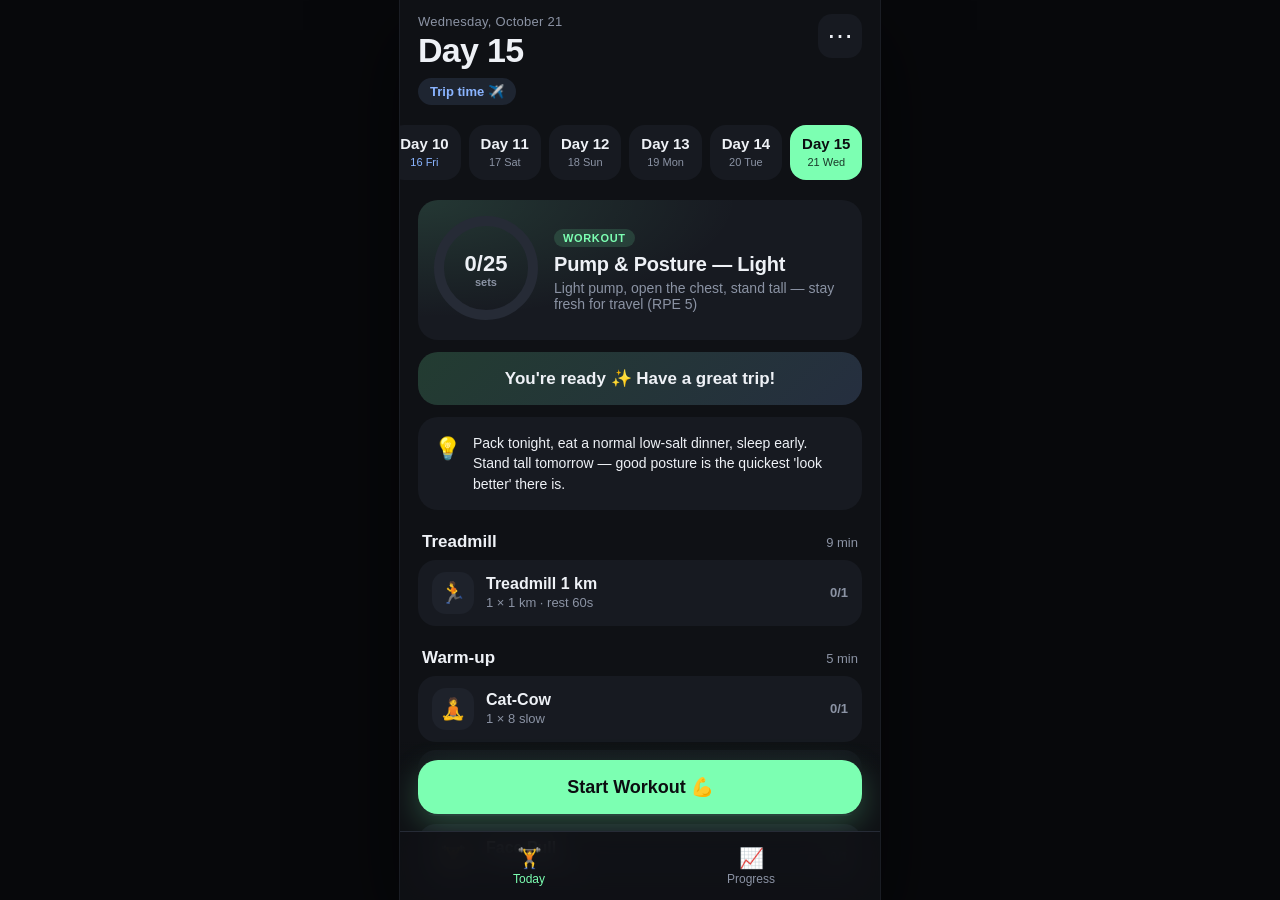
==== index.html @ 4d01b4ae "Add files via upload" ====
<!doctype html>
<html lang="en">
<head>
<meta charset="utf-8">
<meta name="viewport" content="width=device-width,initial-scale=1,viewport-fit=cover">
<meta name="theme-color" content="#0f1115">
<meta name="color-scheme" content="dark">
<meta name="apple-mobile-web-app-capable" content="yes">
<meta name="mobile-web-app-capable" content="yes">
<meta name="apple-mobile-web-app-status-bar-style" content="black-translucent">
<meta name="apple-mobile-web-app-title" content="Gym Plan">
<title>Gym Plan</title>
<link rel="manifest" href="manifest.webmanifest">
<link rel="icon" href="icon.svg" type="image/svg+xml">
<link rel="apple-touch-icon" href="icon-180.png">
<link rel="stylesheet" href="styles.css">
</head>
<body>
<div id="app">
  <section class="screen active" id="home"><div class="scroll" id="home-scroll"></div></section>

  <section class="screen" id="workout">
    <header class="w-top">
      <button class="icon-btn" data-act="exit" aria-label="Back to today">&#8249;</button>
      <div class="w-timer">
        <div class="w-timer-row"><b id="w-elapsed">0:00</b><span class="muted">/ 60:00</span><span class="w-pct" id="w-pct">0%</span></div>
        <div class="bar"><i id="w-bar"></i></div>
      </div>
      <button class="pill-btn" data-act="finish">Finish</button>
    </header>
    <div class="scroll w-scroll" id="w-scroll">
      <div class="w-stage">
        <div class="glow"></div>
        <div class="w-fig" id="w-fig"></div>
        <div class="w-block" id="w-block"></div>
        <div class="burst-layer" id="burst"></div>
      </div>
      <div id="w-body"></div>
    </div>
    <footer class="w-actions" id="w-actions"></footer>
    <div class="overlay" id="overlay" hidden></div>
  </section>

  <section class="screen" id="finish"><div class="scroll" id="finish-scroll"></div><div class="confetti" id="confetti" aria-hidden="true"></div></section>

  <section class="screen" id="progress"><div class="scroll" id="progress-scroll"></div></section>

  <nav class="tabbar" id="tabbar">
    <button class="tab active" data-act="tab" data-tab="home"><span>&#127947;&#65039;</span>Today</button>
    <button class="tab" data-act="tab" data-tab="progress"><span>&#128200;</span>Progress</button>
  </nav>
  <div class="toast" id="toast" role="status" aria-live="polite"></div>
</div>
<script src="plan.js"></script>
<script src="figures.js"></script>
<script src="dev-stub.js"></script>
<script src="app.js"></script>
</body>
</html>
---- styles.css ----
:root{--bg:#0f1115;--card:#171a21;--card2:#1e222b;--line:#262b36;--text:#eef1f6;--muted:#8b93a4;--mint:#7CFFB2;--blue:#8AB4FF;--amber:#FFB86B;--r:20px;
--st:env(safe-area-inset-top,0px);--sb:env(safe-area-inset-bottom,0px);--sl:env(safe-area-inset-left,0px);--sr:env(safe-area-inset-right,0px)}
*{box-sizing:border-box;-webkit-tap-highlight-color:transparent}
html,body{margin:0;height:100%;background:#07080b;color:var(--text);font-family:-apple-system,BlinkMacSystemFont,"SF Pro Text","Segoe UI",Roboto,Helvetica,Arial,sans-serif;-webkit-font-smoothing:antialiased;overscroll-behavior:none}
button{font:inherit;color:inherit;border:0;background:none;cursor:pointer;touch-action:manipulation;transition:transform .18s cubic-bezier(.3,1.6,.5,1),background .2s,opacity .2s}
button:active{transform:scale(.94)}
input{font:inherit;color:inherit}
.muted{color:var(--muted)}
#app{position:relative;max-width:480px;height:100%;margin:0 auto;background:var(--bg);overflow:hidden}
.screen{position:absolute;inset:0;display:flex;flex-direction:column;transform:translateX(100%);opacity:0;pointer-events:none;transition:transform .38s cubic-bezier(.2,.8,.2,1),opacity .3s;background:var(--bg)}
.screen.active{transform:none;opacity:1;pointer-events:auto}
.screen.left{transform:translateX(-30%)}
.screen.noanim{transition:none}
.scroll{flex:1;overflow-y:auto;-webkit-overflow-scrolling:touch;padding:calc(var(--st) + 14px) calc(var(--sr) + 18px) calc(var(--sb) + 110px) calc(var(--sl) + 18px)}
.card{background:var(--card);border-radius:var(--r);padding:16px;margin:12px 0}
/* home */
.h-top{display:flex;align-items:flex-start;gap:10px}
.h-top .grow{flex:1}
.eyebrow{font-size:13px;color:var(--muted);letter-spacing:.02em}
h1{font-size:34px;margin:2px 0 0;letter-spacing:-.02em}
.trip{display:inline-flex;align-items:center;gap:6px;margin-top:8px;padding:6px 12px;border-radius:999px;background:rgba(138,180,255,.12);color:var(--blue);font-size:13px;font-weight:600}
.icon-btn{width:44px;height:44px;border-radius:14px;background:var(--card);font-size:26px;line-height:1;display:grid;place-items:center;flex:none}
.strip{display:flex;gap:8px;overflow-x:auto;margin:16px -18px 4px;padding:4px 18px 8px;scrollbar-width:none}
.strip::-webkit-scrollbar{display:none}
.chip{flex:none;min-width:62px;padding:8px 10px;border-radius:16px;background:var(--card);text-align:center;position:relative;border:2px solid transparent}
.chip b{display:block;font-size:15px}
.chip small{font-size:11px;color:var(--muted)}
.chip.today{border-color:rgba(124,255,178,.45)}
.chip.sel{background:var(--mint);color:#0b0d10}
.chip.sel small{color:#1b3a2a}
.chip.done::after{content:"✓";position:absolute;top:-6px;right:-4px;width:18px;height:18px;border-radius:50%;background:var(--mint);color:#0b0d10;font-size:11px;font-weight:800;display:grid;place-items:center}
.chip.rec small{color:var(--blue)}
.chip.sel.rec small{color:#1b3a2a}
.hero{display:flex;gap:16px;align-items:center;background:radial-gradient(120% 140% at 0% 0%,rgba(124,255,178,.13),transparent 60%),var(--card)}
.ring-box{position:relative;flex:none}
.ring-box .ring-num{position:absolute;inset:0;display:grid;place-items:center;text-align:center;font-weight:800;font-size:22px;line-height:1.1}
.ring-box .ring-num small{display:block;font-size:11px;font-weight:600;color:var(--muted)}
.ring-bg{fill:none;stroke:#262b36}
.ring-fg{fill:none;stroke:var(--mint);stroke-linecap:round;transition:stroke-dashoffset 1s cubic-bezier(.2,.8,.2,1)}
.hero h2{margin:6px 0 4px;font-size:20px;letter-spacing:-.01em}
.hero p{margin:0;color:var(--muted);font-size:14px}
.badge{display:inline-block;padding:3px 9px;border-radius:999px;font-size:11px;font-weight:700;text-transform:uppercase;letter-spacing:.06em;background:rgba(124,255,178,.14);color:var(--mint)}
.badge.recovery{background:rgba(138,180,255,.14);color:var(--blue)}
.ready{background:linear-gradient(135deg,rgba(124,255,178,.18),rgba(138,180,255,.18));font-weight:600;text-align:center;font-size:17px}
.tip{display:flex;gap:12px;align-items:flex-start;font-size:14px;line-height:1.45}
.tip .em{font-size:22px}
.block-h{display:flex;justify-content:space-between;align-items:baseline;margin:22px 4px 8px}
.block-h h3{margin:0;font-size:17px}
.block-h span{font-size:13px;color:var(--muted)}
.ex-list{list-style:none;margin:0;padding:0}
.ex-card{background:var(--card);border-radius:18px;margin:8px 0;overflow:hidden;transition:background .2s}
.ex-row{display:flex;align-items:center;gap:12px;padding:12px 14px;width:100%;text-align:left}
.ex-row:active{transform:none}
.ex-icon{width:42px;height:42px;border-radius:14px;background:var(--card2);display:grid;place-items:center;font-size:21px;flex:none}
.ex-main{flex:1;min-width:0}
.ex-name{font-weight:650;font-size:16px}
.ex-meta{font-size:13px;color:var(--muted);margin-top:2px}
.ex-check{font-size:13px;font-weight:700;color:var(--muted);flex:none}
.ex-card.done .ex-check{color:var(--mint)}
.ex-card.done .ex-icon{background:rgba(124,255,178,.15)}
.ex-detail{padding:0 14px 14px;font-size:14px;line-height:1.45;color:#cfd5e0}
.ex-fig{height:180px;border-radius:16px;background:radial-gradient(circle at 50% 55%,rgba(124,255,178,.14),transparent 65%),#12151b;margin-bottom:10px;overflow:hidden}
.ex-detail ol{margin:6px 0;padding-left:20px}
.safety{margin-top:10px;padding:10px 12px;border-radius:14px;background:rgba(255,184,107,.12);color:var(--amber);font-size:14px;line-height:1.4}
.safety b{display:block;font-size:12px;text-transform:uppercase;letter-spacing:.06em;margin-bottom:2px}
.note{color:var(--blue);font-size:14px}
.cta-wrap{position:sticky;bottom:calc(var(--sb) + 76px);margin-top:22px;z-index:2}
.primary{background:var(--mint);color:#0b0d10;font-weight:800;border-radius:20px;padding:16px;width:100%;font-size:18px;box-shadow:0 10px 30px rgba(124,255,178,.25)}
.primary.big{padding:18px 10px;font-size:19px}
.secondary{background:var(--card2);border-radius:18px;padding:14px;width:100%;font-weight:700}
.menu{position:absolute;right:18px;top:calc(var(--st) + 64px);background:var(--card2);border-radius:16px;padding:6px;z-index:10;box-shadow:0 12px 40px rgba(0,0,0,.5)}
.menu button{display:block;padding:12px 16px;width:100%;text-align:left;border-radius:12px;color:var(--amber);font-weight:600}
/* tabbar */
.tabbar{position:absolute;left:0;right:0;bottom:0;display:flex;padding:8px calc(var(--sr) + 18px) calc(var(--sb) + 8px) calc(var(--sl) + 18px);background:rgba(15,17,21,.88);backdrop-filter:blur(14px);-webkit-backdrop-filter:blur(14px);border-top:1px solid var(--line);z-index:5;transition:transform .3s}
.tabbar.hide{transform:translateY(110%)}
.tab{flex:1;display:flex;flex-direction:column;align-items:center;gap:2px;font-size:12px;color:var(--muted);padding:6px}
.tab span{font-size:20px}
.tab.active{color:var(--mint)}
/* workout */
.w-top{display:flex;align-items:center;gap:10px;padding:calc(var(--st) + 10px) calc(var(--sr) + 14px) 10px calc(var(--sl) + 14px);background:var(--bg);z-index:3}
.w-timer{flex:1}
.w-timer-row{display:flex;align-items:baseline;gap:6px;font-variant-numeric:tabular-nums}
.w-timer-row b{font-size:22px}
.w-pct{margin-left:auto;font-weight:800;color:var(--mint)}
.bar{height:5px;border-radius:5px;background:#262b36;margin-top:6px;overflow:hidden}
.bar i{display:block;height:100%;width:0;background:var(--mint);border-radius:5px;transition:width 1s linear,background .3s}
.w-top.over .bar i{background:var(--amber)}
.w-top.over b{color:var(--amber)}
.pill-btn{padding:10px 14px;border-radius:14px;background:var(--card);font-weight:700;font-size:14px}
.w-scroll{padding-top:4px;padding-bottom:calc(var(--sb) + 120px)}
.w-stage{position:relative;height:270px;margin:0 -4px;border-radius:24px;background:#12151b;overflow:hidden}
.glow{position:absolute;inset:-20%;background:radial-gradient(circle at 50% 55%,rgba(124,255,178,.22),rgba(138,180,255,.10) 35%,transparent 60%);animation:glow 5s ease-in-out infinite alternate}
@keyframes glow{from{transform:scale(.92) rotate(0)}to{transform:scale(1.08) rotate(20deg)}}
.w-fig{position:absolute;inset:10px}
.w-block{position:absolute;left:12px;top:12px;padding:4px 10px;border-radius:999px;background:rgba(15,17,21,.7);font-size:12px;font-weight:700;color:var(--blue)}
.burst-layer{position:absolute;inset:0;pointer-events:none}
.burst{position:absolute;left:50%;bottom:30%;font-size:30px;font-weight:900;color:var(--mint);animation:burst 1s ease-out forwards}
@keyframes burst{0%{transform:translate(-50%,0) scale(.5);opacity:0}20%{opacity:1;transform:translate(-50%,-10px) scale(1.2)}100%{transform:translate(calc(-50% + var(--dx,0px)),-110px) scale(1);opacity:0}}
.w-name{font-size:28px;font-weight:800;letter-spacing:-.02em;margin:16px 0 2px}
.w-sub{color:var(--muted);font-size:14px}
.w-setline{font-size:20px;font-weight:700;margin:14px 0 8px}
.w-setline b{color:var(--mint)}
.dots{display:flex;gap:8px;margin-bottom:10px;align-items:center}
.dot{width:14px;height:14px;border-radius:50%;background:#2a303c;transition:background .3s,transform .3s}
.dot.on{background:var(--mint);animation:pop .45s cubic-bezier(.3,1.8,.5,1)}
.dot.cur{box-shadow:0 0 0 3px rgba(124,255,178,.35)}
.undo{margin-left:auto;font-size:13px;color:var(--muted);padding:6px 8px}
@keyframes pop{0%{transform:scale(.4)}100%{transform:scale(1)}}
.ctl-row{display:flex;gap:10px;margin:12px 0}
.ctl{flex:1;background:var(--card);border-radius:18px;padding:10px 10px 8px}
.ctl label{display:block;font-size:12px;color:var(--muted);margin:0 0 6px 4px}
.ctl small{display:block;font-size:12px;color:var(--blue);margin:6px 0 0 4px;min-height:15px}
.stepper{display:flex;align-items:center;gap:4px}
.stepper button{width:42px;height:46px;border-radius:14px;background:var(--card2);font-size:24px;font-weight:700;flex:none}
.stepper output,.stepper input{flex:1;min-width:0;text-align:center;font-size:24px;font-weight:800;font-variant-numeric:tabular-nums;background:none;border:0;outline:0;padding:0}
.stepper input::placeholder{color:#4a5160}
.timer-btn{width:100%;margin:12px 0;padding:16px;border-radius:18px;background:rgba(138,180,255,.15);color:var(--blue);font-weight:800;font-size:18px}
details.howto{background:var(--card);border-radius:18px;padding:14px 16px;margin:12px 0}
details.howto summary{font-weight:700;cursor:pointer;list-style:none}
details.howto summary::after{content:"＋";float:right;color:var(--muted)}
details.howto[open] summary::after{content:"－"}
details.howto ol{margin:10px 0 0;padding-left:20px;line-height:1.5;color:#cfd5e0}
.w-next{font-size:13px;margin:14px 4px}
.w-actions{position:absolute;left:0;right:0;bottom:0;display:flex;gap:10px;align-items:center;padding:12px calc(var(--sr) + 14px) calc(var(--sb) + 12px) calc(var(--sl) + 14px);background:linear-gradient(transparent,var(--bg) 30%);z-index:3}
.nav-btn{width:58px;height:62px;border-radius:20px;background:var(--card);font-size:30px;flex:none}
.nav-btn:disabled{opacity:.3}
.w-actions .primary{flex:1}
.primary.pulse{animation:press .5s cubic-bezier(.3,1.8,.5,1)}
@keyframes press{0%{transform:scale(.9)}100%{transform:scale(1)}}
/* overlay */
.overlay{position:absolute;inset:0;z-index:8;background:rgba(10,12,16,.94);backdrop-filter:blur(8px);-webkit-backdrop-filter:blur(8px);display:flex;align-items:center;justify-content:center;animation:fade .25s}
.overlay[hidden]{display:none}
@keyframes fade{from{opacity:0}to{opacity:1}}
.ov-card{text-align:center;width:100%;padding:0 24px}
.ov-label{font-size:16px;font-weight:700;letter-spacing:.12em;text-transform:uppercase;color:var(--blue);margin-bottom:16px}
.overlay.work .ov-label{color:var(--mint)}
.overlay .ring-fg{stroke:var(--blue);transition:stroke-dashoffset .3s linear}
.overlay.work .ring-fg{stroke:var(--mint)}
.overlay .ring-num{font-size:64px;font-weight:800;font-variant-numeric:tabular-nums}
.ov-next{margin:18px 0 26px;color:var(--muted);font-size:15px}
.ov-btns{display:flex;gap:12px}
.ov-btns button{flex:1;padding:18px;border-radius:20px;font-size:18px;font-weight:800}
.ov-btns .ghost{background:var(--card2)}
/* finish */
.fin{text-align:center;padding-top:30px}
.fin .big-em{font-size:72px;animation:pop .7s cubic-bezier(.3,1.8,.5,1)}
.fin h1{font-size:32px}
.stats{display:grid;grid-template-columns:repeat(3,1fr);gap:10px;margin:22px 0}
.stat{background:var(--card);border-radius:18px;padding:16px 6px}
.stat b{display:block;font-size:26px;font-variant-numeric:tabular-nums}
.stat span{font-size:12px;color:var(--muted)}
.confetti{position:absolute;inset:0;pointer-events:none;overflow:hidden}
.confetti i{position:absolute;top:-20px;width:9px;height:14px;border-radius:2px;animation:fall linear forwards}
@keyframes fall{to{transform:translate3d(var(--dx),110vh,0) rotate(var(--rot));}}
/* progress */
.hist{list-style:none;padding:0;margin:0}
.hist li{display:flex;align-items:center;gap:12px;background:var(--card);border-radius:18px;padding:14px;margin:8px 0}
.hist .d{width:48px;height:48px;border-radius:14px;background:rgba(124,255,178,.14);color:var(--mint);display:grid;place-items:center;font-weight:800;flex:none}
.hist .m{flex:1}
.hist .m b{display:block}
.hist .m span{font-size:13px;color:var(--muted)}
.empty{text-align:center;color:var(--muted);padding:40px 10px}
.toast{position:absolute;left:50%;bottom:calc(var(--sb) + 100px);transform:translate(-50%,20px);background:var(--card2);padding:10px 16px;border-radius:14px;font-size:14px;opacity:0;transition:.3s;z-index:20;pointer-events:none;white-space:nowrap}
.toast.show{opacity:1;transform:translate(-50%,0)}
@media (prefers-reduced-motion:reduce){*,*::before,*::after{animation:none!important;transition-duration:.01ms!important}}
@media (min-width:481px){#app{box-shadow:0 0 0 1px #1a1d24,0 30px 80px rgba(0,0,0,.6)}}
.ctl{min-width:0}
.stepper input{width:100%}
.cta-wrap{margin:22px -18px 0;padding:18px 18px 0;background:linear-gradient(rgba(15,17,21,0),var(--bg) 45%)}
.cta-wrap{bottom:-24px}
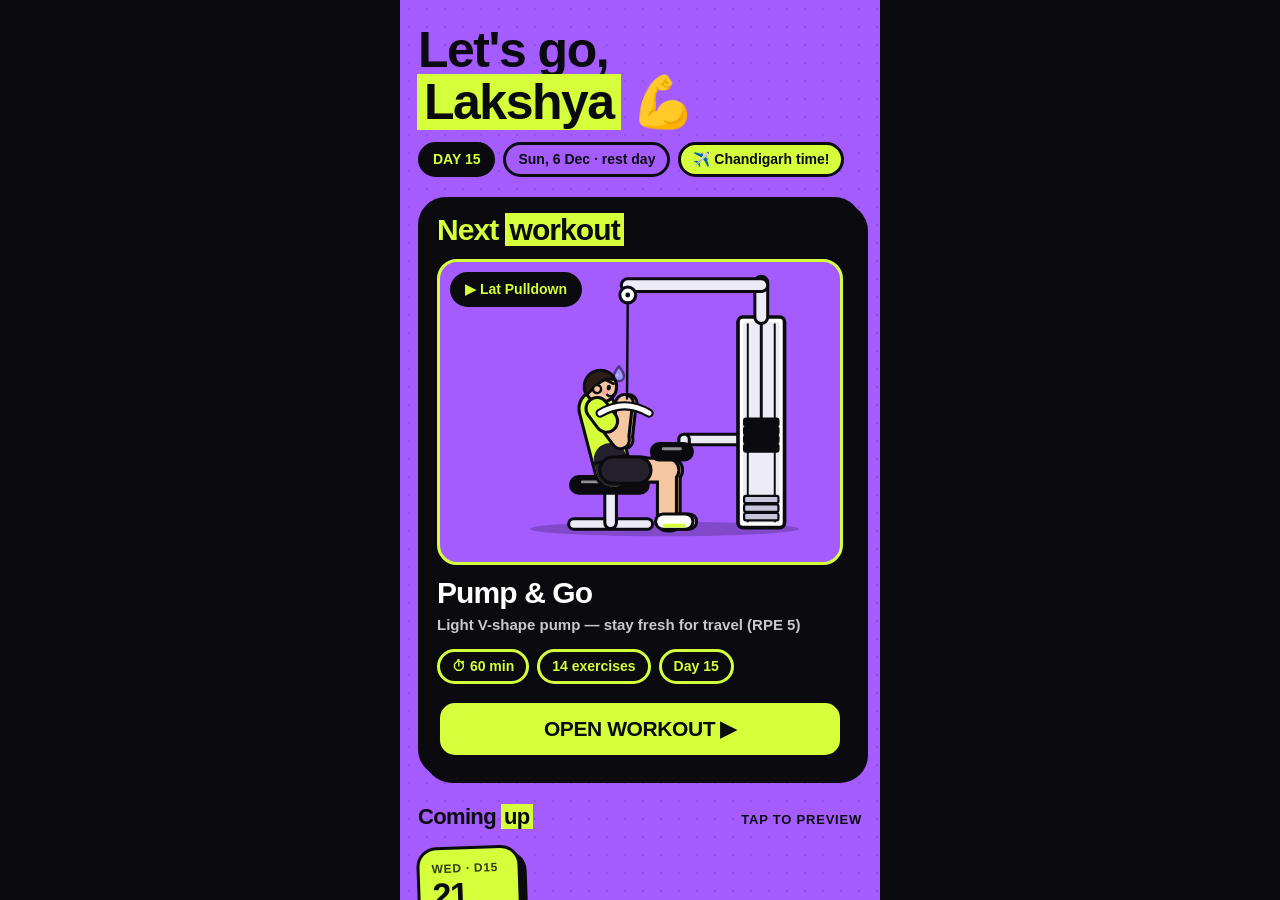
==== commit 5ba3c265: "Add files via upload" ====
--- a/index.html
+++ b/index.html
@@ -3,57 +3,37 @@
 <head>
 <meta charset="utf-8">
 <meta name="viewport" content="width=device-width,initial-scale=1,viewport-fit=cover">
-<meta name="theme-color" content="#0f1115">
-<meta name="color-scheme" content="dark">
+<meta name="theme-color" content="#A45CFF">
+<meta name="color-scheme" content="light">
 <meta name="apple-mobile-web-app-capable" content="yes">
 <meta name="mobile-web-app-capable" content="yes">
-<meta name="apple-mobile-web-app-status-bar-style" content="black-translucent">
-<meta name="apple-mobile-web-app-title" content="Gym Plan">
-<title>Gym Plan</title>
+<meta name="apple-mobile-web-app-status-bar-style" content="default">
+<meta name="apple-mobile-web-app-title" content="Gym Buddy">
+<title>My Gym Buddy</title>
 <link rel="manifest" href="manifest.webmanifest">
 <link rel="icon" href="icon.svg" type="image/svg+xml">
 <link rel="apple-touch-icon" href="icon-180.png">
-<link rel="stylesheet" href="styles.css">
+<link rel="stylesheet" href="styles.css?v=5">
 </head>
 <body>
 <div id="app">
   <section class="screen active" id="home"><div class="scroll" id="home-scroll"></div></section>
-
-  <section class="screen" id="workout">
-    <header class="w-top">
-      <button class="icon-btn" data-act="exit" aria-label="Back to today">&#8249;</button>
-      <div class="w-timer">
-        <div class="w-timer-row"><b id="w-elapsed">0:00</b><span class="muted">/ 60:00</span><span class="w-pct" id="w-pct">0%</span></div>
-        <div class="bar"><i id="w-bar"></i></div>
-      </div>
-      <button class="pill-btn" data-act="finish">Finish</button>
-    </header>
-    <div class="scroll w-scroll" id="w-scroll">
-      <div class="w-stage">
-        <div class="glow"></div>
-        <div class="w-fig" id="w-fig"></div>
-        <div class="w-block" id="w-block"></div>
-        <div class="burst-layer" id="burst"></div>
-      </div>
-      <div id="w-body"></div>
-    </div>
-    <footer class="w-actions" id="w-actions"></footer>
-    <div class="overlay" id="overlay" hidden></div>
+  <section class="screen" id="list"><div class="scroll" id="list-scroll"></div><footer class="dock" id="list-dock"></footer></section>
+  <section class="screen" id="player">
+    <header class="p-top" id="p-top"></header>
+    <div class="p-viewport" id="p-viewport"></div>
+    <footer class="dock p-dock" id="p-dock"></footer>
   </section>
-
-  <section class="screen" id="finish"><div class="scroll" id="finish-scroll"></div><div class="confetti" id="confetti" aria-hidden="true"></div></section>
-
-  <section class="screen" id="progress"><div class="scroll" id="progress-scroll"></div></section>
-
-  <nav class="tabbar" id="tabbar">
-    <button class="tab active" data-act="tab" data-tab="home"><span>&#127947;&#65039;</span>Today</button>
-    <button class="tab" data-act="tab" data-tab="progress"><span>&#128200;</span>Progress</button>
-  </nav>
-  <div class="toast" id="toast" role="status" aria-live="polite"></div>
+  <section class="screen" id="done"><div class="confetti" id="confetti" aria-hidden="true"></div><div class="scroll" id="done-scroll"></div></section>
+  <section class="screen" id="library"><div class="scroll" id="library-scroll"></div></section>
 </div>
-<script src="plan.js"></script>
-<script src="figures.js"></script>
-<script src="dev-stub.js"></script>
-<script src="app.js"></script>
+<script src="plan.js?v=5"></script>
+<script src="figures.js?v=5"></script>
+<script src="app.js?v=5"></script>
+<script>
+if ('serviceWorker' in navigator && location.protocol.indexOf('http') === 0) {
+  navigator.serviceWorker.register('sw.js').catch(function () {});
+}
+</script>
 </body>
 </html>
--- a/styles.css
+++ b/styles.css
@@ -1,170 +1,239 @@
-:root{--bg:#0f1115;--card:#171a21;--card2:#1e222b;--line:#262b36;--text:#eef1f6;--muted:#8b93a4;--mint:#7CFFB2;--blue:#8AB4FF;--amber:#FFB86B;--r:20px;
---st:env(safe-area-inset-top,0px);--sb:env(safe-area-inset-bottom,0px);--sl:env(safe-area-inset-left,0px);--sr:env(safe-area-inset-right,0px)}
-*{box-sizing:border-box;-webkit-tap-highlight-color:transparent}
-html,body{margin:0;height:100%;background:#07080b;color:var(--text);font-family:-apple-system,BlinkMacSystemFont,"SF Pro Text","Segoe UI",Roboto,Helvetica,Arial,sans-serif;-webkit-font-smoothing:antialiased;overscroll-behavior:none}
-button{font:inherit;color:inherit;border:0;background:none;cursor:pointer;touch-action:manipulation;transition:transform .18s cubic-bezier(.3,1.6,.5,1),background .2s,opacity .2s}
-button:active{transform:scale(.94)}
-input{font:inherit;color:inherit}
-.muted{color:var(--muted)}
-#app{position:relative;max-width:480px;height:100%;margin:0 auto;background:var(--bg);overflow:hidden}
-.screen{position:absolute;inset:0;display:flex;flex-direction:column;transform:translateX(100%);opacity:0;pointer-events:none;transition:transform .38s cubic-bezier(.2,.8,.2,1),opacity .3s;background:var(--bg)}
-.screen.active{transform:none;opacity:1;pointer-events:auto}
-.screen.left{transform:translateX(-30%)}
-.screen.noanim{transition:none}
-.scroll{flex:1;overflow-y:auto;-webkit-overflow-scrolling:touch;padding:calc(var(--st) + 14px) calc(var(--sr) + 18px) calc(var(--sb) + 110px) calc(var(--sl) + 18px)}
-.card{background:var(--card);border-radius:var(--r);padding:16px;margin:12px 0}
-/* home */
-.h-top{display:flex;align-items:flex-start;gap:10px}
-.h-top .grow{flex:1}
-.eyebrow{font-size:13px;color:var(--muted);letter-spacing:.02em}
-h1{font-size:34px;margin:2px 0 0;letter-spacing:-.02em}
-.trip{display:inline-flex;align-items:center;gap:6px;margin-top:8px;padding:6px 12px;border-radius:999px;background:rgba(138,180,255,.12);color:var(--blue);font-size:13px;font-weight:600}
-.icon-btn{width:44px;height:44px;border-radius:14px;background:var(--card);font-size:26px;line-height:1;display:grid;place-items:center;flex:none}
-.strip{display:flex;gap:8px;overflow-x:auto;margin:16px -18px 4px;padding:4px 18px 8px;scrollbar-width:none}
-.strip::-webkit-scrollbar{display:none}
-.chip{flex:none;min-width:62px;padding:8px 10px;border-radius:16px;background:var(--card);text-align:center;position:relative;border:2px solid transparent}
-.chip b{display:block;font-size:15px}
-.chip small{font-size:11px;color:var(--muted)}
-.chip.today{border-color:rgba(124,255,178,.45)}
-.chip.sel{background:var(--mint);color:#0b0d10}
-.chip.sel small{color:#1b3a2a}
-.chip.done::after{content:"✓";position:absolute;top:-6px;right:-4px;width:18px;height:18px;border-radius:50%;background:var(--mint);color:#0b0d10;font-size:11px;font-weight:800;display:grid;place-items:center}
-.chip.rec small{color:var(--blue)}
-.chip.sel.rec small{color:#1b3a2a}
-.hero{display:flex;gap:16px;align-items:center;background:radial-gradient(120% 140% at 0% 0%,rgba(124,255,178,.13),transparent 60%),var(--card)}
-.ring-box{position:relative;flex:none}
-.ring-box .ring-num{position:absolute;inset:0;display:grid;place-items:center;text-align:center;font-weight:800;font-size:22px;line-height:1.1}
-.ring-box .ring-num small{display:block;font-size:11px;font-weight:600;color:var(--muted)}
-.ring-bg{fill:none;stroke:#262b36}
-.ring-fg{fill:none;stroke:var(--mint);stroke-linecap:round;transition:stroke-dashoffset 1s cubic-bezier(.2,.8,.2,1)}
-.hero h2{margin:6px 0 4px;font-size:20px;letter-spacing:-.01em}
-.hero p{margin:0;color:var(--muted);font-size:14px}
-.badge{display:inline-block;padding:3px 9px;border-radius:999px;font-size:11px;font-weight:700;text-transform:uppercase;letter-spacing:.06em;background:rgba(124,255,178,.14);color:var(--mint)}
-.badge.recovery{background:rgba(138,180,255,.14);color:var(--blue)}
-.ready{background:linear-gradient(135deg,rgba(124,255,178,.18),rgba(138,180,255,.18));font-weight:600;text-align:center;font-size:17px}
-.tip{display:flex;gap:12px;align-items:flex-start;font-size:14px;line-height:1.45}
-.tip .em{font-size:22px}
-.block-h{display:flex;justify-content:space-between;align-items:baseline;margin:22px 4px 8px}
-.block-h h3{margin:0;font-size:17px}
-.block-h span{font-size:13px;color:var(--muted)}
-.ex-list{list-style:none;margin:0;padding:0}
-.ex-card{background:var(--card);border-radius:18px;margin:8px 0;overflow:hidden;transition:background .2s}
-.ex-row{display:flex;align-items:center;gap:12px;padding:12px 14px;width:100%;text-align:left}
-.ex-row:active{transform:none}
-.ex-icon{width:42px;height:42px;border-radius:14px;background:var(--card2);display:grid;place-items:center;font-size:21px;flex:none}
-.ex-main{flex:1;min-width:0}
-.ex-name{font-weight:650;font-size:16px}
-.ex-meta{font-size:13px;color:var(--muted);margin-top:2px}
-.ex-check{font-size:13px;font-weight:700;color:var(--muted);flex:none}
-.ex-card.done .ex-check{color:var(--mint)}
-.ex-card.done .ex-icon{background:rgba(124,255,178,.15)}
-.ex-detail{padding:0 14px 14px;font-size:14px;line-height:1.45;color:#cfd5e0}
-.ex-fig{height:180px;border-radius:16px;background:radial-gradient(circle at 50% 55%,rgba(124,255,178,.14),transparent 65%),#12151b;margin-bottom:10px;overflow:hidden}
-.ex-detail ol{margin:6px 0;padding-left:20px}
-.safety{margin-top:10px;padding:10px 12px;border-radius:14px;background:rgba(255,184,107,.12);color:var(--amber);font-size:14px;line-height:1.4}
-.safety b{display:block;font-size:12px;text-transform:uppercase;letter-spacing:.06em;margin-bottom:2px}
-.note{color:var(--blue);font-size:14px}
-.cta-wrap{position:sticky;bottom:calc(var(--sb) + 76px);margin-top:22px;z-index:2}
-.primary{background:var(--mint);color:#0b0d10;font-weight:800;border-radius:20px;padding:16px;width:100%;font-size:18px;box-shadow:0 10px 30px rgba(124,255,178,.25)}
-.primary.big{padding:18px 10px;font-size:19px}
-.secondary{background:var(--card2);border-radius:18px;padding:14px;width:100%;font-weight:700}
-.menu{position:absolute;right:18px;top:calc(var(--st) + 64px);background:var(--card2);border-radius:16px;padding:6px;z-index:10;box-shadow:0 12px 40px rgba(0,0,0,.5)}
-.menu button{display:block;padding:12px 16px;width:100%;text-align:left;border-radius:12px;color:var(--amber);font-weight:600}
-/* tabbar */
-.tabbar{position:absolute;left:0;right:0;bottom:0;display:flex;padding:8px calc(var(--sr) + 18px) calc(var(--sb) + 8px) calc(var(--sl) + 18px);background:rgba(15,17,21,.88);backdrop-filter:blur(14px);-webkit-backdrop-filter:blur(14px);border-top:1px solid var(--line);z-index:5;transition:transform .3s}
-.tabbar.hide{transform:translateY(110%)}
-.tab{flex:1;display:flex;flex-direction:column;align-items:center;gap:2px;font-size:12px;color:var(--muted);padding:6px}
-.tab span{font-size:20px}
-.tab.active{color:var(--mint)}
-/* workout */
-.w-top{display:flex;align-items:center;gap:10px;padding:calc(var(--st) + 10px) calc(var(--sr) + 14px) 10px calc(var(--sl) + 14px);background:var(--bg);z-index:3}
-.w-timer{flex:1}
-.w-timer-row{display:flex;align-items:baseline;gap:6px;font-variant-numeric:tabular-nums}
-.w-timer-row b{font-size:22px}
-.w-pct{margin-left:auto;font-weight:800;color:var(--mint)}
-.bar{height:5px;border-radius:5px;background:#262b36;margin-top:6px;overflow:hidden}
-.bar i{display:block;height:100%;width:0;background:var(--mint);border-radius:5px;transition:width 1s linear,background .3s}
-.w-top.over .bar i{background:var(--amber)}
-.w-top.over b{color:var(--amber)}
-.pill-btn{padding:10px 14px;border-radius:14px;background:var(--card);font-weight:700;font-size:14px}
-.w-scroll{padding-top:4px;padding-bottom:calc(var(--sb) + 120px)}
-.w-stage{position:relative;height:270px;margin:0 -4px;border-radius:24px;background:#12151b;overflow:hidden}
-.glow{position:absolute;inset:-20%;background:radial-gradient(circle at 50% 55%,rgba(124,255,178,.22),rgba(138,180,255,.10) 35%,transparent 60%);animation:glow 5s ease-in-out infinite alternate}
-@keyframes glow{from{transform:scale(.92) rotate(0)}to{transform:scale(1.08) rotate(20deg)}}
-.w-fig{position:absolute;inset:10px}
-.w-block{position:absolute;left:12px;top:12px;padding:4px 10px;border-radius:999px;background:rgba(15,17,21,.7);font-size:12px;font-weight:700;color:var(--blue)}
-.burst-layer{position:absolute;inset:0;pointer-events:none}
-.burst{position:absolute;left:50%;bottom:30%;font-size:30px;font-weight:900;color:var(--mint);animation:burst 1s ease-out forwards}
-@keyframes burst{0%{transform:translate(-50%,0) scale(.5);opacity:0}20%{opacity:1;transform:translate(-50%,-10px) scale(1.2)}100%{transform:translate(calc(-50% + var(--dx,0px)),-110px) scale(1);opacity:0}}
-.w-name{font-size:28px;font-weight:800;letter-spacing:-.02em;margin:16px 0 2px}
-.w-sub{color:var(--muted);font-size:14px}
-.w-setline{font-size:20px;font-weight:700;margin:14px 0 8px}
-.w-setline b{color:var(--mint)}
-.dots{display:flex;gap:8px;margin-bottom:10px;align-items:center}
-.dot{width:14px;height:14px;border-radius:50%;background:#2a303c;transition:background .3s,transform .3s}
-.dot.on{background:var(--mint);animation:pop .45s cubic-bezier(.3,1.8,.5,1)}
-.dot.cur{box-shadow:0 0 0 3px rgba(124,255,178,.35)}
-.undo{margin-left:auto;font-size:13px;color:var(--muted);padding:6px 8px}
-@keyframes pop{0%{transform:scale(.4)}100%{transform:scale(1)}}
-.ctl-row{display:flex;gap:10px;margin:12px 0}
-.ctl{flex:1;background:var(--card);border-radius:18px;padding:10px 10px 8px}
-.ctl label{display:block;font-size:12px;color:var(--muted);margin:0 0 6px 4px}
-.ctl small{display:block;font-size:12px;color:var(--blue);margin:6px 0 0 4px;min-height:15px}
-.stepper{display:flex;align-items:center;gap:4px}
-.stepper button{width:42px;height:46px;border-radius:14px;background:var(--card2);font-size:24px;font-weight:700;flex:none}
-.stepper output,.stepper input{flex:1;min-width:0;text-align:center;font-size:24px;font-weight:800;font-variant-numeric:tabular-nums;background:none;border:0;outline:0;padding:0}
-.stepper input::placeholder{color:#4a5160}
-.timer-btn{width:100%;margin:12px 0;padding:16px;border-radius:18px;background:rgba(138,180,255,.15);color:var(--blue);font-weight:800;font-size:18px}
-details.howto{background:var(--card);border-radius:18px;padding:14px 16px;margin:12px 0}
-details.howto summary{font-weight:700;cursor:pointer;list-style:none}
-details.howto summary::after{content:"＋";float:right;color:var(--muted)}
-details.howto[open] summary::after{content:"－"}
-details.howto ol{margin:10px 0 0;padding-left:20px;line-height:1.5;color:#cfd5e0}
-.w-next{font-size:13px;margin:14px 4px}
-.w-actions{position:absolute;left:0;right:0;bottom:0;display:flex;gap:10px;align-items:center;padding:12px calc(var(--sr) + 14px) calc(var(--sb) + 12px) calc(var(--sl) + 14px);background:linear-gradient(transparent,var(--bg) 30%);z-index:3}
-.nav-btn{width:58px;height:62px;border-radius:20px;background:var(--card);font-size:30px;flex:none}
-.nav-btn:disabled{opacity:.3}
-.w-actions .primary{flex:1}
-.primary.pulse{animation:press .5s cubic-bezier(.3,1.8,.5,1)}
-@keyframes press{0%{transform:scale(.9)}100%{transform:scale(1)}}
-/* overlay */
-.overlay{position:absolute;inset:0;z-index:8;background:rgba(10,12,16,.94);backdrop-filter:blur(8px);-webkit-backdrop-filter:blur(8px);display:flex;align-items:center;justify-content:center;animation:fade .25s}
-.overlay[hidden]{display:none}
-@keyframes fade{from{opacity:0}to{opacity:1}}
-.ov-card{text-align:center;width:100%;padding:0 24px}
-.ov-label{font-size:16px;font-weight:700;letter-spacing:.12em;text-transform:uppercase;color:var(--blue);margin-bottom:16px}
-.overlay.work .ov-label{color:var(--mint)}
-.overlay .ring-fg{stroke:var(--blue);transition:stroke-dashoffset .3s linear}
-.overlay.work .ring-fg{stroke:var(--mint)}
-.overlay .ring-num{font-size:64px;font-weight:800;font-variant-numeric:tabular-nums}
-.ov-next{margin:18px 0 26px;color:var(--muted);font-size:15px}
-.ov-btns{display:flex;gap:12px}
-.ov-btns button{flex:1;padding:18px;border-radius:20px;font-size:18px;font-weight:800}
-.ov-btns .ghost{background:var(--card2)}
-/* finish */
-.fin{text-align:center;padding-top:30px}
-.fin .big-em{font-size:72px;animation:pop .7s cubic-bezier(.3,1.8,.5,1)}
-.fin h1{font-size:32px}
-.stats{display:grid;grid-template-columns:repeat(3,1fr);gap:10px;margin:22px 0}
-.stat{background:var(--card);border-radius:18px;padding:16px 6px}
-.stat b{display:block;font-size:26px;font-variant-numeric:tabular-nums}
-.stat span{font-size:12px;color:var(--muted)}
-.confetti{position:absolute;inset:0;pointer-events:none;overflow:hidden}
-.confetti i{position:absolute;top:-20px;width:9px;height:14px;border-radius:2px;animation:fall linear forwards}
-@keyframes fall{to{transform:translate3d(var(--dx),110vh,0) rotate(var(--rot));}}
-/* progress */
-.hist{list-style:none;padding:0;margin:0}
-.hist li{display:flex;align-items:center;gap:12px;background:var(--card);border-radius:18px;padding:14px;margin:8px 0}
-.hist .d{width:48px;height:48px;border-radius:14px;background:rgba(124,255,178,.14);color:var(--mint);display:grid;place-items:center;font-weight:800;flex:none}
-.hist .m{flex:1}
-.hist .m b{display:block}
-.hist .m span{font-size:13px;color:var(--muted)}
-.empty{text-align:center;color:var(--muted);padding:40px 10px}
-.toast{position:absolute;left:50%;bottom:calc(var(--sb) + 100px);transform:translate(-50%,20px);background:var(--card2);padding:10px 16px;border-radius:14px;font-size:14px;opacity:0;transition:.3s;z-index:20;pointer-events:none;white-space:nowrap}
-.toast.show{opacity:1;transform:translate(-50%,0)}
-@media (prefers-reduced-motion:reduce){*,*::before,*::after{animation:none!important;transition-duration:.01ms!important}}
-@media (min-width:481px){#app{box-shadow:0 0 0 1px #1a1d24,0 30px 80px rgba(0,0,0,.6)}}
-.ctl{min-width:0}
-.stepper input{width:100%}
-.cta-wrap{margin:22px -18px 0;padding:18px 18px 0;background:linear-gradient(rgba(15,17,21,0),var(--bg) 45%)}
-.cta-wrap{bottom:-24px}
+/* My Gym Buddy — 3 colours only: neon purple, black, neon green. Bold sticker look. */
+:root {
+  --p: #A45CFF;      /* neon purple */
+  --k: #0B0B0F;      /* black */
+  --g: #D4FF3A;      /* neon green */
+  --w: #FFFFFF;      /* sparingly */
+  --b: 3px solid var(--k);
+  --sh: 4px 4px 0 var(--k);
+  --sh-lg: 6px 6px 0 var(--k);
+  --r: 22px;
+  --font: "SF Pro Display", -apple-system, BlinkMacSystemFont, "Helvetica Neue", "Inter", "Arial Black", sans-serif;
+  --st: env(safe-area-inset-top, 0px);
+  --sb: env(safe-area-inset-bottom, 0px);
+}
+* { box-sizing: border-box; margin: 0; padding: 0; -webkit-tap-highlight-color: transparent; }
+html, body { height: 100%; background: var(--k); }
+body {
+  font-family: var(--font); color: var(--k); font-weight: 700;
+  -webkit-font-smoothing: antialiased; overscroll-behavior: none;
+  -webkit-text-size-adjust: 100%; touch-action: manipulation;
+}
+button { font: inherit; color: inherit; background: none; border: 0; cursor: pointer; touch-action: manipulation; text-align: inherit; }
+#app {
+  position: relative; max-width: 480px; height: 100vh; height: 100dvh; margin: 0 auto; overflow: hidden;
+  background: var(--p);
+  background-image: radial-gradient(rgba(11, 11, 15, .13) 1.4px, transparent 1.6px);
+  background-size: 18px 18px;
+}
+
+/* ---------- type ---------- */
+.h1, .h2, .h3, .eyebrow, .num { font-weight: 900; letter-spacing: -0.03em; line-height: .95; }
+.h1 { font-size: 46px; }
+.h2 { font-size: 32px; }
+.h3 { font-size: 22px; }
+.eyebrow { font-size: 13px; letter-spacing: .06em; text-transform: uppercase; }
+.mk { background: var(--g); color: var(--k); padding: 0 .14em; margin: 0 -.02em; -webkit-box-decoration-break: clone; box-decoration-break: clone; }
+.mk-k { background: var(--k); color: var(--g); padding: 0 .14em; -webkit-box-decoration-break: clone; box-decoration-break: clone; }
+
+/* ---------- screens ---------- */
+.screen { position: absolute; inset: 0; display: none; flex-direction: column; }
+.screen.active { display: flex; animation: screenIn .32s cubic-bezier(.2, .9, .3, 1.2); }
+@keyframes screenIn { from { opacity: 0; transform: translateY(14px); } to { opacity: 1; transform: none; } }
+.scroll { flex: 1; overflow-y: auto; -webkit-overflow-scrolling: touch; padding: calc(var(--st) + 18px) 18px calc(var(--sb) + 28px); }
+#list .scroll { padding-bottom: calc(var(--sb) + 120px); }
+
+/* ---------- shared bits ---------- */
+.card { border: var(--b); border-radius: var(--r); box-shadow: var(--sh); background: var(--p); }
+.card.dark { background: var(--k); color: var(--w); }
+.card.green { background: var(--g); }
+.pop { animation: pop .45s cubic-bezier(.2, .9, .3, 1.35) both; animation-delay: calc(var(--i, 0) * 45ms); }
+@keyframes pop { from { opacity: 0; transform: translateY(16px) scale(.94); } to { opacity: 1; transform: none; } }
+.press { transition: transform .08s, box-shadow .08s; }
+.press:active { transform: translate(3px, 3px); box-shadow: 1px 1px 0 var(--k); }
+.btn {
+  display: flex; align-items: center; justify-content: center; gap: 10px; min-height: 62px; padding: 0 22px;
+  border: var(--b); border-radius: 18px; box-shadow: var(--sh); background: var(--g); color: var(--k);
+  font-weight: 900; font-size: 21px; letter-spacing: -0.02em; text-transform: uppercase;
+}
+.btn.dark { background: var(--k); color: var(--g); }
+.btn.ghost { background: var(--p); color: var(--k); }
+.btn[disabled] { opacity: .35; pointer-events: none; }
+.back-btn {
+  width: 48px; height: 48px; flex: none; border: var(--b); border-radius: 15px; background: var(--g);
+  box-shadow: 3px 3px 0 var(--k); font-size: 24px; font-weight: 900; display: grid; place-items: center;
+}
+.chip {
+  display: inline-flex; align-items: center; gap: 6px; padding: 7px 12px; border: var(--b); border-radius: 999px;
+  font-weight: 800; font-size: 14px; background: var(--p); line-height: 1.1;
+}
+.chip.dark { background: var(--k); color: var(--g); }
+.chip.green { background: var(--g); }
+.topbar { display: flex; align-items: center; gap: 14px; margin-bottom: 18px; }
+.topbar .eyebrow { opacity: .75; }
+.dock {
+  position: absolute; left: 0; right: 0; bottom: 0; padding: 14px 18px calc(var(--sb) + 16px);
+  background: linear-gradient(to top, var(--p) 70%, rgba(164, 92, 255, 0));
+}
+.dock .btn { width: 100%; }
+
+/* ---------- HOME ---------- */
+.hello { margin: 6px 0 14px; }
+.hello .h1 { font-size: 50px; line-height: 1.04; }
+.h-meta { display: flex; flex-wrap: wrap; gap: 8px; margin-bottom: 20px; }
+.wiggle { display: inline-block; animation: wiggle 2.4s ease-in-out infinite; transform-origin: 70% 80%; }
+@keyframes wiggle { 0%, 60%, 100% { transform: rotate(0); } 70% { transform: rotate(-14deg); } 80% { transform: rotate(10deg); } 90% { transform: rotate(-6deg); } }
+
+.hero {
+  display: block; width: 100%; padding: 16px; border: var(--b); border-radius: 28px; background: var(--k); color: var(--w);
+  box-shadow: var(--sh-lg); animation: float 5s ease-in-out infinite;
+}
+.hero:active { animation: none; transform: translate(4px, 4px); box-shadow: 2px 2px 0 var(--k); }
+@keyframes float { 0%, 100% { transform: translateY(0) rotate(-.5deg); } 50% { transform: translateY(-6px) rotate(.5deg); } }
+.hero-label { color: var(--g); font-size: 30px; }
+.hero-label .mk { font-size: 30px; }
+.hero-stage { margin: 14px 0; border: 3px solid var(--g); border-radius: 20px; background: var(--p); overflow: hidden; position: relative; }
+.hero-stage .fig { padding: 6px 4px 0; }
+.hero-stage .now { position: absolute; left: 10px; top: 10px; }
+.hero h2 { font-size: 30px; color: var(--w); }
+.hero p { margin-top: 8px; font-size: 15px; font-weight: 600; color: rgba(255, 255, 255, .78); line-height: 1.3; }
+.hero-stats { display: flex; gap: 8px; margin-top: 14px; flex-wrap: wrap; }
+.hero-stats .chip { border-color: var(--g); background: transparent; color: var(--g); }
+.hero-go { margin-top: 16px; min-height: 58px; }
+
+.sec-h { display: flex; align-items: baseline; justify-content: space-between; margin: 30px 0 12px; }
+.strip { display: flex; gap: 12px; overflow-x: auto; margin: 0 -18px; padding: 10px 18px 14px; position: relative; scroll-snap-type: x proximity; scroll-padding: 0 18px; scrollbar-width: none; }
+.strip::-webkit-scrollbar { display: none; }
+.daychip {
+  flex: none; width: 104px; padding: 12px 12px 14px; scroll-snap-align: start; border: var(--b); border-radius: 20px;
+  box-shadow: var(--sh); background: var(--p); text-align: left;
+}
+.daychip:nth-child(3n+2) { background: var(--k); color: var(--w); }
+.daychip:nth-child(3n+2) .dc-num { color: var(--g); }
+.daychip.sel { background: var(--g); color: var(--k); transform: translateY(-4px) rotate(-2deg); box-shadow: var(--sh-lg); }
+.daychip.sel .dc-num { color: var(--k); }
+.dc-wd { font-size: 12px; font-weight: 900; letter-spacing: .06em; text-transform: uppercase; opacity: .8; }
+.dc-num { font-size: 34px; font-weight: 900; letter-spacing: -0.04em; line-height: 1; margin: 2px 0 6px; }
+.dc-t { font-size: 13px; font-weight: 800; line-height: 1.15; }
+.dc-today { display: inline-block; margin-top: 8px; padding: 2px 7px; border-radius: 6px; background: var(--k); color: var(--g); font-size: 11px; font-weight: 900; letter-spacing: .05em; }
+
+.tip { position: relative; margin-top: 28px; padding: 20px 18px 18px; transform: rotate(-1.2deg); background: var(--g); }
+.tip .sticker {
+  position: absolute; top: -16px; right: 16px; padding: 5px 12px; border: var(--b); border-radius: 999px; background: var(--k);
+  color: var(--g); font-weight: 900; font-size: 13px; letter-spacing: .05em; transform: rotate(4deg);
+}
+.tip p { font-size: 17px; font-weight: 800; line-height: 1.3; }
+
+.lib-entry { display: flex; align-items: center; gap: 14px; width: 100%; margin-top: 22px; padding: 16px; }
+.lib-entry .tile { width: 64px; height: 64px; flex: none; border: var(--b); border-radius: 16px; background: var(--g); display: grid; place-items: center; font-size: 32px; }
+.lib-entry .t { flex: 1; }
+.lib-entry .t small { display: block; margin-top: 4px; font-size: 14px; font-weight: 700; color: rgba(255, 255, 255, .75); letter-spacing: 0; }
+.lib-entry .arrow { font-size: 28px; font-weight: 900; color: var(--g); }
+
+/* ---------- LIST ---------- */
+.list-head { margin-bottom: 8px; }
+.list-head .h1 { font-size: 40px; }
+.list-head p { margin-top: 10px; font-size: 16px; font-weight: 700; line-height: 1.3; }
+.list-head .h-meta { margin: 14px 0 0; }
+.block-h { display: flex; align-items: center; gap: 10px; margin: 30px 0 12px; }
+.block-h .bn { font-size: 28px; }
+.block-h .bm { margin-left: auto; }
+.block-h .bidx { width: 34px; height: 34px; border-radius: 10px; background: var(--k); color: var(--g); display: grid; place-items: center; font-weight: 900; font-size: 17px; }
+.ex-card { display: flex; align-items: center; gap: 12px; width: 100%; padding: 10px 12px 10px 10px; margin-bottom: 12px; }
+.ex-card.dark .ex-eq { color: rgba(255, 255, 255, .7); }
+.ex-tile { width: 62px; height: 62px; flex: none; border: var(--b); border-radius: 15px; background: var(--k); display: grid; place-items: center; font-size: 30px; }
+.ex-card.dark .ex-tile { background: var(--p); border-color: var(--p); }
+.ex-mid { flex: 1; min-width: 0; }
+.ex-name { font-size: 18px; font-weight: 900; letter-spacing: -0.02em; line-height: 1.05; }
+.ex-eq { margin-top: 4px; font-size: 13px; font-weight: 700; opacity: .8; white-space: nowrap; overflow: hidden; text-overflow: ellipsis; }
+.ex-sr { flex: none; padding: 6px 9px; border: var(--b); border-radius: 12px; background: var(--g); color: var(--k); font-size: 19px; font-weight: 900; letter-spacing: -0.03em; white-space: nowrap; }
+
+/* ---------- PLAYER ---------- */
+#player { background: transparent; }
+.p-top { display: flex; align-items: center; gap: 10px; padding: calc(var(--st) + 12px) 16px 10px; z-index: 2; }
+.p-count { padding: 8px 14px; border: var(--b); border-radius: 999px; background: var(--k); color: var(--g); font-weight: 900; font-size: 17px; letter-spacing: -0.02em; }
+.p-block { margin-left: auto; }
+.p-bar { display: flex; gap: 3px; padding: 0 16px 8px; }
+.p-bar i { flex: 1; height: 6px; border-radius: 3px; background: rgba(11, 11, 15, .25); }
+.p-bar i.on { background: var(--k); }
+.p-bar i.cur { background: var(--g); outline: 2px solid var(--k); }
+.p-viewport { position: relative; flex: 1; overflow: hidden; }
+.p-card { position: absolute; inset: 0; overflow-y: auto; -webkit-overflow-scrolling: touch; padding: 4px 16px calc(var(--sb) + 112px); }
+.p-card.in-r { animation: inR .34s cubic-bezier(.2, .9, .3, 1.1) both; }
+.p-card.in-l { animation: inL .34s cubic-bezier(.2, .9, .3, 1.1) both; }
+.p-card.out-l { animation: outL .3s ease-in both; pointer-events: none; }
+.p-card.out-r { animation: outR .3s ease-in both; pointer-events: none; }
+@keyframes inR { from { transform: translateX(105%) rotate(4deg); } to { transform: none; } }
+@keyframes inL { from { transform: translateX(-105%) rotate(-4deg); } to { transform: none; } }
+@keyframes outL { to { transform: translateX(-105%) rotate(-4deg); opacity: .4; } }
+@keyframes outR { to { transform: translateX(105%) rotate(4deg); opacity: .4; } }
+.stage { position: relative; border: var(--b); border-radius: 26px; box-shadow: var(--sh-lg); overflow: hidden; background: var(--k); }
+.stage.purple { background: var(--p); background-image: radial-gradient(rgba(11, 11, 15, .16) 1.4px, transparent 1.6px); background-size: 16px 16px; }
+.stage .fig { padding: 8px 4px 0; }
+.p-card .stage .fig { height: 214px; display: flex; justify-content: center; }
+.p-card .stage .fig svg { height: 100% !important; width: auto !important; max-width: 100%; }
+.stage .tag { position: absolute; left: 12px; top: 12px; }
+.p-name { margin: 18px 0 12px; font-size: 38px; font-weight: 900; letter-spacing: -0.035em; line-height: .95; }
+.badge {
+  display: inline-flex; align-items: center; gap: 12px; padding: 12px 20px 12px 16px; border: var(--b); border-radius: 22px;
+  background: var(--k); color: var(--g); box-shadow: var(--sh); transform: rotate(-1.5deg);
+}
+.badge .cell { display: flex; flex-direction: column; }
+.badge b { font-size: 42px; font-weight: 900; letter-spacing: -0.05em; line-height: .9; }
+.badge small { font-size: 14px; font-weight: 900; letter-spacing: .06em; color: var(--w); margin-top: 3px; }
+.badge .x { font-size: 34px; font-weight: 900; color: var(--w); padding: 0 2px; }
+.p-chips { display: flex; flex-wrap: wrap; gap: 8px; margin: 16px 0 0; }
+.p-chips .chip { font-size: 13px; padding: 6px 11px; }
+.p-chips .chip { max-width: 100%; }
+.note { margin-top: 18px; padding: 14px 16px; border: var(--b); border-radius: 18px; border-style: dashed; font-size: 16px; font-weight: 800; line-height: 1.3; }
+.note b { font-weight: 900; }
+.cues { margin-top: 16px; padding: 18px 16px 8px; }
+.cues .h3 { margin-bottom: 14px; color: var(--w); }
+.cues ol { list-style: none; }
+.cues li { display: flex; gap: 12px; align-items: flex-start; margin-bottom: 14px; font-size: 17px; font-weight: 700; line-height: 1.3; color: var(--w); }
+.cues li::before {
+  counter-increment: cue; content: counter(cue); flex: none; width: 30px; height: 30px; border-radius: 10px;
+  background: var(--g); color: var(--k); display: grid; place-items: center; font-weight: 900; font-size: 16px; margin-top: -2px;
+}
+.cues ol { counter-reset: cue; }
+.backsafe { margin-top: 18px; padding: 16px; background: var(--g); }
+.backsafe .h3 { margin-bottom: 8px; font-size: 21px; }
+.backsafe p { font-size: 16px; font-weight: 700; line-height: 1.32; }
+.p-dock { display: flex; gap: 12px; }
+.p-dock .prev { flex: 0 0 34%; padding: 0 10px; white-space: nowrap; }
+.btn { white-space: nowrap; }
+.p-dock .next { flex: 1; }
+.swipe-hint { text-align: center; margin-top: 18px; font-size: 13px; font-weight: 800; opacity: .6; }
+
+/* ---------- DONE ---------- */
+#done .scroll { display: flex; flex-direction: column; justify-content: center; text-align: center; position: relative; z-index: 1; }
+.trophy { font-size: 110px; line-height: 1; animation: bounce 1.1s cubic-bezier(.3, 1.6, .5, 1) infinite alternate; display: inline-block; }
+@keyframes bounce { from { transform: translateY(0) scale(1); } to { transform: translateY(-22px) scale(1.06) rotate(6deg); } }
+.done-title { margin-top: 18px; font-size: 62px; }
+.done-sub { margin: 18px auto 0; max-width: 320px; font-size: 19px; font-weight: 800; line-height: 1.3; }
+.done-next { margin: 26px 0 0; padding: 16px; text-align: left; }
+.done-next .eyebrow { color: var(--g); }
+.done-next .h3 { margin-top: 6px; color: var(--w); }
+.done-btns { margin-top: 26px; display: grid; gap: 14px; }
+.confetti { position: absolute; inset: 0; pointer-events: none; overflow: hidden; z-index: 0; }
+.confetti i { position: absolute; top: -20px; width: 12px; height: 18px; border: 2px solid var(--k); border-radius: 3px; animation: fall linear infinite; }
+@keyframes fall { to { transform: translateY(980px) rotate(720deg); } }
+
+/* ---------- LIBRARY ---------- */
+.lib-head .h1 { font-size: 44px; }
+.lib-head p { margin-top: 10px; font-size: 16px; font-weight: 700; }
+.grp-h { display: flex; align-items: center; gap: 10px; margin: 30px 0 12px; }
+.grp-h .h2 { font-size: 30px; }
+.grp-h .n { margin-left: auto; }
+.grid { display: grid; grid-template-columns: 1fr 1fr; gap: 14px; }
+.lib-card { display: flex; flex-direction: column; padding: 8px; text-align: left; }
+.lib-card .stage { box-shadow: none; border-radius: 16px; }
+.lib-card .fig { padding: 4px 0 0; min-height: 110px; }
+.lib-card .ln { margin: 10px 4px 2px; font-size: 16px; font-weight: 900; letter-spacing: -0.02em; line-height: 1.05; }
+.lib-card .le { margin: 2px 4px 4px; font-size: 12px; font-weight: 700; opacity: .75; line-height: 1.2; }
+.lib-card.dark .le { color: rgba(255, 255, 255, .75); opacity: 1; }
+.lib-card.dark .stage { border-color: var(--p); }
+
+@media (prefers-reduced-motion: reduce) {
+  *, *::before, *::after { animation: none !important; transition: none !important; }
+}
